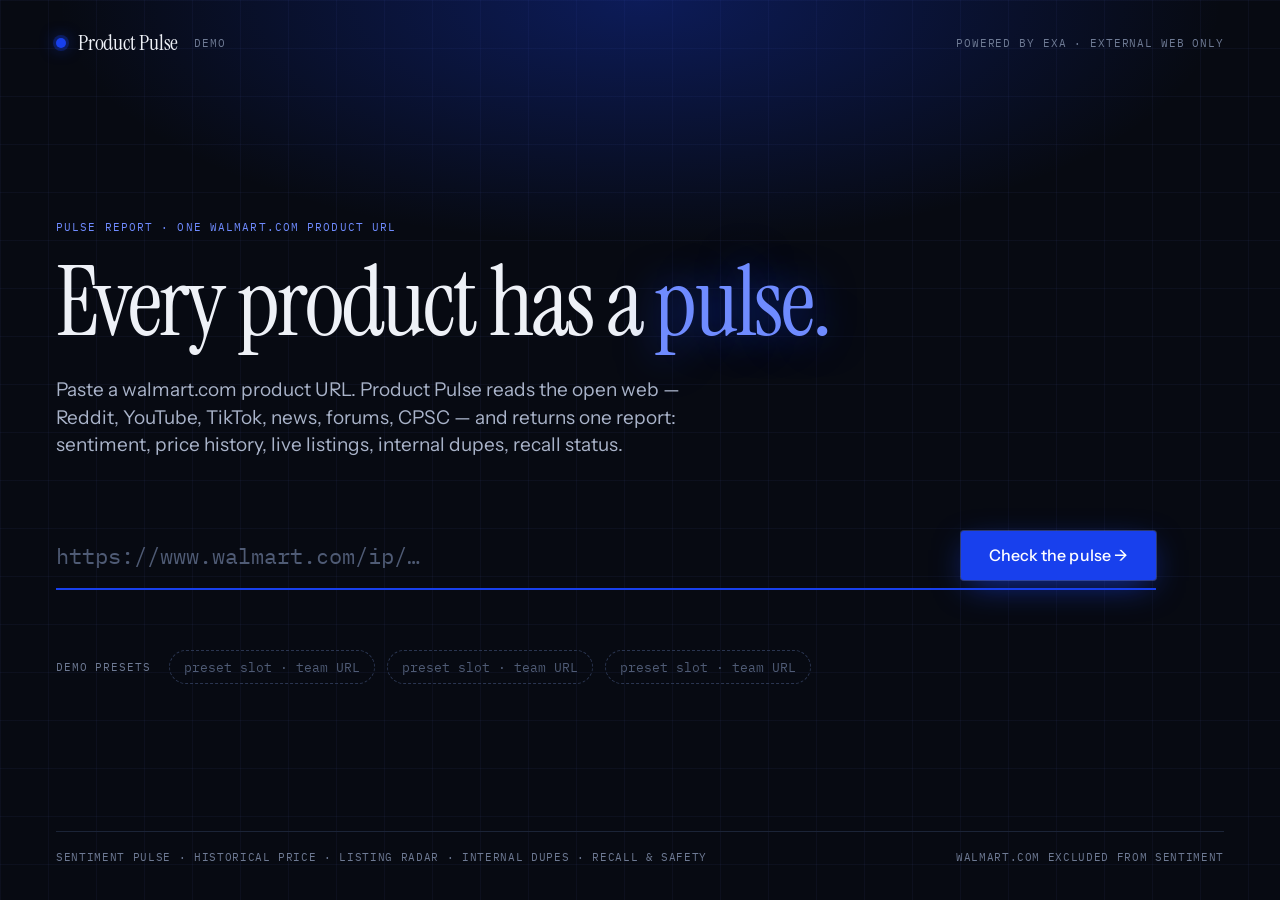
==== static/index.html @ 8cf5132a "Product Pulse: Exa-powered pulse report for any Walmart product URL Five-section report (sentiment, " ====
<!DOCTYPE html>
<html lang="en">
<head>
<meta charset="utf-8">
<meta name="viewport" content="width=device-width, initial-scale=1">
<title>Product Pulse · demo</title>
<meta name="description" content="Paste a walmart.com product URL. Product Pulse reads the open web via Exa and returns one report: sentiment, price history, live listings, internal dupes, recall status.">
<link rel="icon" href="data:image/svg+xml,%3Csvg xmlns='http://www.w3.org/2000/svg' viewBox='0 0 32 32'%3E%3Ccircle cx='16' cy='16' r='7' fill='%231840ED'/%3E%3Ccircle cx='16' cy='16' r='12' fill='none' stroke='%231840ED' stroke-opacity='.35' stroke-width='3'/%3E%3C/svg%3E">
<link rel="preconnect" href="https://fonts.googleapis.com">
<link rel="preconnect" href="https://fonts.gstatic.com" crossorigin>
<link href="https://fonts.googleapis.com/css2?family=Instrument+Serif:ital@0;1&family=Instrument+Sans:ital,wght@0,400;0,500;0,600;1,400&family=IBM+Plex+Mono:ital,wght@0,400;0,500;1,400&display=swap" rel="stylesheet">
<link rel="stylesheet" href="/static/style.css">
</head>
<body>
<div id="app"></div>
<script src="/static/app.js"></script>
</body>
</html>
---- static/style.css ----
/* Product Pulse — ported from the Claude Design file (design/product-pulse-v2.dc.html) */
:root{
  --bg:#070A12;--panel:#0C1120;--panel2:#0F1626;--line:#1B2437;--line2:#161E30;--text:#EEF1F7;--muted:#A9B3C9;--dim:#6E7A94;--dimmer:#4F5B75;--faint:#3A4560;--dash:#2A3550;
  --blue:#1840ED;--blue2:#6F8BFF;--blue3:#2A3A6B;--red:#FF5A4E;--red2:#FF7A70;--amber:#F5B14A;--green:#3DD68C;--chip:#182238;--rule:rgba(111,139,255,.45);
  --mono:'IBM Plex Mono',ui-monospace,SFMono-Regular,Menlo,monospace;--serif:'Instrument Serif',Georgia,'Times New Roman',serif;--sans:'Instrument Sans',system-ui,-apple-system,sans-serif;
}
html{margin:0;padding:0;background:var(--bg);color-scheme:dark;}
body{margin:0;padding:0;background-color:#070A12;background-image:radial-gradient(ellipse 70% 42% at 50% 0%,rgba(24,64,237,.32),transparent 65%),linear-gradient(rgba(111,139,255,.05) 1px,transparent 1px),linear-gradient(90deg,rgba(111,139,255,.05) 1px,transparent 1px);background-size:100% 100%,48px 48px,48px 48px;background-repeat:no-repeat,repeat,repeat;background-attachment:scroll;color:var(--text);font-family:var(--sans);-webkit-font-smoothing:antialiased;min-height:100vh;overflow-x:hidden;}
*{box-sizing:border-box;}
a{color:var(--text);text-decoration:underline;text-decoration-color:var(--faint);text-underline-offset:3px;}
a:hover{color:var(--blue2);text-decoration-color:var(--blue2);}
p,h1,h2,h3,blockquote,figure{margin:0;text-wrap:pretty;}
input::placeholder{color:var(--dimmer);}
button{font-family:inherit;}
[hidden]{display:none!important;}
@keyframes pp-rise{from{opacity:0;transform:translateY(14px)}to{opacity:1;transform:translateY(0)}}
@keyframes pp-fade{from{opacity:0}to{opacity:1}}
@keyframes pp-pulse{0%,100%{opacity:.35;transform:scale(.7)}50%{opacity:1;transform:scale(1.15)}}

/* ---------- utilities ---------- */
.mono{font-family:var(--mono);}
.serif{font-family:var(--serif);}
.eyebrow{font-family:var(--mono);font-size:11px;letter-spacing:.1em;text-transform:uppercase;color:var(--dim);}
.eyebrow.blue{color:var(--blue2);}
.pill-meta{font-family:var(--mono);font-size:11px;letter-spacing:.03em;color:var(--muted);border:1px solid var(--line);border-radius:999px;padding:4px 10px;background:var(--panel);white-space:nowrap;}
.pill-meta.cached{color:var(--amber);border-color:rgba(245,177,74,.35);}
.chip{display:inline-flex;align-items:center;padding:4px 9px;border-radius:999px;font-family:var(--mono);font-size:12px;white-space:nowrap;}
.chip-grey{background:var(--chip);color:var(--muted);}
.chip-amber{background:rgba(245,177,74,.14);color:var(--amber);}
.chip-red{background:rgba(255,90,78,.14);color:var(--red2);}
.chip-green{background:rgba(61,214,140,.14);color:var(--green);}
.chip-blue{background:rgba(24,64,237,.18);color:var(--blue2);}
.dot{display:inline-block;width:9px;height:9px;border-radius:50%;background:var(--faint);flex:none;}
.dot.s7{width:7px;height:7px;}
.sep{color:var(--faint);}
.dim{color:var(--dim);}
.muted{color:var(--muted);}
.btn-outline{border:1px solid var(--text);background:transparent;cursor:pointer;font-family:var(--sans);font-size:13px;font-weight:500;color:var(--text);padding:5px 12px;border-radius:999px;transition:background .15s ease-out,color .15s ease-out;white-space:nowrap;}
.btn-outline:hover{background:var(--text);color:var(--bg);}
.btn-outline[disabled]{opacity:.5;cursor:default;}
.btn-outline[disabled]:hover{background:transparent;color:var(--text);}
.brand{display:flex;align-items:center;gap:12px;min-width:0;}
.brand-dot{width:10px;height:10px;border-radius:50%;background:var(--blue);box-shadow:0 0 0 3px rgba(24,64,237,.28),0 0 16px rgba(24,64,237,.8);flex:none;}
.brand-dot.pulse{animation:pp-pulse 1.4s ease-in-out infinite;}
.brand-dot.small{width:9px;height:9px;box-shadow:0 0 12px rgba(24,64,237,.9);}
.brand-name{font-family:var(--serif);font-size:22px;letter-spacing:-.01em;white-space:nowrap;}
.brand-name.s20{font-size:20px;}
.brand-tag{font-family:var(--mono);font-size:11px;letter-spacing:.08em;text-transform:uppercase;color:var(--dim);margin-left:4px;}
.brand-sub{font-family:var(--mono);font-size:12px;color:var(--dim);white-space:nowrap;overflow:hidden;text-overflow:ellipsis;max-width:420px;}
.topbar{display:flex;justify-content:space-between;align-items:center;gap:24px;}
.topbar-right{font-family:var(--mono);font-size:11px;letter-spacing:.08em;text-transform:uppercase;color:var(--dim);white-space:nowrap;}
.wrap{max-width:1240px;margin:0 auto;padding-left:56px;padding-right:56px;}
.rise{animation:pp-rise .7s cubic-bezier(.16,1,.3,1) both;}
.d1{animation-delay:.15s}.d2{animation-delay:.25s}.d3{animation-delay:.5s}.d4{animation-delay:.75s}.d5{animation-delay:1s}.d6{animation-delay:1.25s}.d7{animation-delay:1.5s}

/* ---------- intake ---------- */
.intake{min-height:100vh;display:flex;flex-direction:column;padding:28px 56px 36px;max-width:1440px;margin:0 auto;}
.hero{flex:1;display:flex;flex-direction:column;justify-content:center;max-width:1100px;padding:72px 0 56px;}
.hero h1{font-family:var(--serif);font-weight:400;font-size:96px;line-height:.98;letter-spacing:-.03em;margin-top:22px;}
.hero h1 .accent{color:var(--blue2);text-shadow:0 0 40px rgba(24,64,237,.6);}
.hero .lede{font-size:19px;line-height:1.45;color:var(--muted);max-width:640px;margin-top:26px;}
.urlbar{display:flex;align-items:stretch;border-bottom:2px solid var(--blue);margin-top:64px;}
.urlbar input{flex:1;min-width:0;border:0;background:transparent;font-family:var(--mono);font-size:22px;padding:18px 0;outline:none;color:var(--text);}
.btn-primary{border:0;cursor:pointer;background:var(--blue);color:#fff;box-shadow:0 0 0 1px rgba(111,139,255,.35),0 10px 34px -8px rgba(24,64,237,.75);font-family:var(--sans);font-size:16px;font-weight:500;padding:0 28px;margin:8px 0;border-radius:3px;letter-spacing:.005em;transition:background .18s ease-out,transform .18s ease-out;white-space:nowrap;}
.btn-primary:hover{background:#3557FF;}
.errline{min-height:28px;margin-top:12px;}
.err{display:flex;align-items:center;gap:8px;font-family:var(--mono);font-size:13px;color:var(--amber);animation:pp-fade .25s ease-out both;}
.err .dot{width:7px;height:7px;background:var(--amber);}
.presets{display:flex;align-items:center;gap:12px;margin-top:20px;flex-wrap:wrap;}
.presets-label{font-family:var(--mono);font-size:11px;letter-spacing:.08em;text-transform:uppercase;color:var(--dim);margin-right:6px;}
.preset{border:1px solid var(--text);background:transparent;color:var(--text);cursor:pointer;font-family:var(--mono);font-size:12.5px;padding:8px 14px;border-radius:999px;transition:background .15s ease-out,color .15s ease-out;}
.preset:hover{background:var(--text);color:var(--bg);}
.preset-slot{border:1px dashed var(--dash);color:var(--dimmer);font-family:var(--mono);font-size:12.5px;padding:8px 14px;border-radius:999px;}
.preset-replay{border:1px dashed var(--faint);background:transparent;color:var(--dim);cursor:pointer;font-family:var(--mono);font-size:11px;padding:6px 10px;border-radius:999px;margin-left:-6px;}
.preset-replay:hover{color:var(--text);border-color:var(--text);}
.intake-foot{display:flex;justify-content:space-between;gap:24px;flex-wrap:wrap;border-top:1px solid var(--line);padding-top:18px;font-family:var(--mono);font-size:11px;letter-spacing:.06em;text-transform:uppercase;color:var(--dim);}

/* ---------- generating ---------- */
.gen{min-height:100vh;position:relative;}
.progress{position:fixed;top:0;left:0;height:2px;background:var(--blue);box-shadow:0 0 14px var(--blue);width:0;transition:width .35s ease-out;z-index:30;}
.gen-top{display:flex;justify-content:space-between;align-items:center;padding:28px 56px 0;max-width:1440px;margin:0 auto;}
.gen-body{max-width:760px;margin:0 auto;padding:72px 24px 140px;transition:opacity .35s ease-out;}
.gen-step-head{display:flex;justify-content:space-between;align-items:baseline;gap:24px;}
.gen-url{font-family:var(--mono);font-size:12px;color:var(--dim);white-space:nowrap;overflow:hidden;text-overflow:ellipsis;max-width:440px;}
.gen-card{background:var(--panel);border:1px solid var(--line);padding:28px 32px;margin-top:14px;min-height:190px;}
.gen-name{font-family:var(--serif);font-size:30px;line-height:1.15;letter-spacing:-.01em;animation:pp-rise .5s cubic-bezier(.16,1,.3,1) both;}
.gen-model{font-family:var(--mono);font-size:13px;color:var(--muted);margin-top:10px;animation:pp-rise .5s cubic-bezier(.16,1,.3,1) both;animation-delay:.4s;}
.gen-wait{font-family:var(--mono);font-size:13px;color:var(--dimmer);display:flex;align-items:center;gap:10px;}
.aliases{display:flex;gap:10px;flex-wrap:wrap;margin-top:24px;min-height:36px;}
.alias{display:inline-flex;align-items:center;gap:10px;border:1px solid var(--line);border-radius:999px;padding:7px 12px;font-family:var(--mono);font-size:12.5px;animation:pp-rise .45s cubic-bezier(.16,1,.3,1) both;}
.alias:nth-child(1){animation-delay:.9s}.alias:nth-child(2){animation-delay:1.4s}.alias:nth-child(3){animation-delay:1.9s}.alias:nth-child(4){animation-delay:2.2s}
.alias b{font-weight:500;color:var(--blue2);}
.gen-resolved{font-family:var(--mono);font-size:12px;color:var(--blue2);margin-top:18px;animation:pp-fade .4s ease-out both;animation-delay:2.4s;}
.gen-scan{margin-top:44px;animation:pp-rise .5s cubic-bezier(.16,1,.3,1) both;}
.gen-list{background:var(--panel);border:1px solid var(--line);padding:8px 32px;margin-top:14px;}
.surface-row{display:flex;justify-content:space-between;align-items:center;gap:16px;padding:13px 0;border-bottom:1px solid var(--line2);}
.surface-row:last-child{border-bottom:0;}
.surface-name{font-family:var(--mono);font-size:14px;}
.surface-note{font-family:var(--mono);font-size:11px;color:var(--dimmer);margin-left:12px;}
.surface-status{display:flex;align-items:center;gap:9px;font-family:var(--mono);font-size:12px;letter-spacing:.04em;transition:color .2s ease-out;white-space:nowrap;}
.dot-pulse{width:7px;height:7px;border-radius:50%;background:var(--blue);animation:pp-pulse .9s ease-in-out infinite;flex:none;}
.gen-count{margin-top:64px;animation:pp-rise .6s cubic-bezier(.16,1,.3,1) both;}
.count-num{font-family:var(--serif);font-size:136px;line-height:1;letter-spacing:-.03em;font-variant-numeric:tabular-nums;text-shadow:0 0 48px rgba(24,64,237,.55);}
.count-cap{font-size:20px;color:var(--muted);margin-top:12px;}
.skip{position:fixed;right:32px;bottom:24px;border:0;background:transparent;cursor:pointer;font-family:var(--mono);font-size:12px;color:var(--dim);padding:8px 10px;transition:color .15s ease-out,opacity .2s ease-out;}
.skip:hover{color:var(--text);}
.skip[disabled]{opacity:.4;cursor:default;}
.skip[disabled]:hover{color:var(--dim);}

/* ---------- report ---------- */
.report{min-height:100vh;}
.sticky{position:sticky;top:0;z-index:20;background:rgba(7,10,18,.8);backdrop-filter:blur(8px);-webkit-backdrop-filter:blur(8px);border-bottom:1px solid var(--line);}
.sticky-in{max-width:1240px;margin:0 auto;padding:11px 56px;display:flex;align-items:center;justify-content:space-between;gap:24px;}
.sticky .brand{gap:14px;}
.row8{display:flex;align-items:center;gap:8px;flex-wrap:wrap;justify-content:flex-end;}
.row8 .btn-outline{margin-left:8px;}
.rhead-sec{padding-top:64px;}
.rhead{display:grid;grid-template-columns:1fr 300px;gap:40px;align-items:start;}
.rhead h1{font-family:var(--serif);font-weight:400;font-size:34px;line-height:1.15;letter-spacing:-.01em;margin-top:12px;max-width:760px;overflow-wrap:anywhere;}
.wm-link{font-family:var(--mono);font-size:12px;color:var(--dim);display:inline-block;margin-top:12px;overflow-wrap:anywhere;}
.pills-col{display:flex;flex-direction:column;gap:8px;align-items:flex-end;padding-top:4px;}
.verdict{font-family:var(--serif);font-size:76px;line-height:1.02;letter-spacing:-.025em;margin-top:60px;max-width:1120px;}
.verdict em{font-style:italic;color:var(--muted);}
.verdict .accent{color:var(--red);}
.verdict .accent.amber{color:var(--amber);}
.verdict .accent.green{color:var(--green);}

/* signal board */
.board-sec{padding-top:56px;}
.board-head{display:flex;justify-content:space-between;align-items:baseline;gap:24px;flex-wrap:wrap;}
.legend{display:flex;align-items:center;gap:18px;font-family:var(--mono);font-size:12px;color:var(--muted);flex-wrap:wrap;}
.legend span{display:flex;align-items:center;gap:7px;}
.board{display:grid;grid-template-columns:repeat(5,1fr);gap:12px;margin-top:16px;}
.bcard{display:flex;flex-direction:column;gap:14px;padding:18px 18px 16px;background:var(--panel);border:1px solid var(--line);border-top:2px solid var(--dim);text-decoration:none;color:var(--text);transition:background .15s ease-out;min-width:0;}
.bcard:hover{background:var(--panel2);color:var(--text);}
.bcard-top{display:flex;justify-content:space-between;align-items:center;gap:8px;}
.bstatus{display:flex;align-items:center;gap:8px;font-family:var(--mono);font-size:10.5px;letter-spacing:.1em;text-transform:uppercase;white-space:nowrap;}
.bstatus .dot{width:7px;height:7px;}
.bnum{font-family:var(--mono);font-size:10.5px;color:var(--dim);}
.btitle{font-family:var(--serif);font-size:22px;line-height:1.1;letter-spacing:-.01em;}
.blines{font-family:var(--mono);font-size:12px;line-height:1.55;color:var(--muted);overflow-wrap:anywhere;}

/* sections */
.sec{padding-top:88px;scroll-margin-top:40px;}
.sec.first{padding-top:72px;scroll-margin-top:56px;}
.sec-head{display:grid;grid-template-columns:1fr 320px;gap:40px;align-items:end;border-top:1px solid var(--rule);padding-top:18px;}
.sec-head h2{font-family:var(--serif);font-weight:400;font-size:42px;line-height:1.05;letter-spacing:-.015em;margin-top:10px;}
.sec-meta{font-family:var(--mono);font-size:11px;letter-spacing:.04em;color:var(--dim);text-align:right;line-height:1.7;}
.thin-card{background:var(--panel);border:1px solid var(--line);padding:32px 40px;margin-top:36px;}
.thin-card .t{font-family:var(--serif);font-size:30px;line-height:1.15;letter-spacing:-.01em;margin-top:14px;max-width:720px;}
.thin-card .s{font-size:14px;line-height:1.5;color:var(--muted);margin-top:14px;max-width:720px;}

/* 01 sentiment */
.stats{display:grid;grid-template-columns:repeat(4,1fr);margin-top:36px;border-top:1px solid var(--line);border-bottom:1px solid var(--line);}
.stat{padding:22px 24px;border-right:1px solid var(--line);min-width:0;}
.stat:first-child{padding-left:0;}
.stat:last-child{padding-right:0;border-right:0;}
.stat-label{font-family:var(--mono);font-size:11px;letter-spacing:.08em;text-transform:uppercase;color:var(--dim);}
.stat-val{display:flex;align-items:baseline;gap:12px;margin-top:12px;flex-wrap:wrap;}
.stat-num{font-family:var(--mono);font-size:40px;line-height:1;letter-spacing:-.02em;}
.stat-sub{font-size:13px;color:var(--dim);margin-top:10px;}
.stat-sub a{color:var(--dim);font-family:var(--mono);font-size:11px;}
.spark{display:block;overflow:visible;margin-top:12px;}
.spark-cap{font-family:var(--mono);font-size:12px;color:var(--dim);margin-top:8px;}
.cluster{display:grid;grid-template-columns:1fr 1fr;gap:56px;background:var(--panel);border:1px solid var(--line);padding:36px 40px;margin-top:28px;transition:border-color .2s ease-out;}
.cluster:hover{border-color:rgba(111,139,255,.5);}
.cluster.empty{grid-template-columns:1fr;}
.cl-rank{display:flex;align-items:center;gap:10px;}
.cl-rank.w110{width:110px;flex:none;}
.cl-label{font-family:var(--mono);font-size:11px;letter-spacing:.1em;text-transform:uppercase;white-space:nowrap;}
.cl-title{font-family:var(--serif);font-weight:400;font-size:38px;line-height:1.08;letter-spacing:-.015em;margin-top:16px;}
.cl-title-s{font-family:var(--serif);font-weight:400;font-size:26px;line-height:1.1;letter-spacing:-.01em;}
.cl-meta{display:flex;gap:10px;flex-wrap:wrap;font-family:var(--mono);font-size:12.5px;color:var(--muted);margin-top:16px;}
.share{margin-top:28px;}
.share-bar{display:flex;height:6px;gap:2px;}
.share-legend{display:flex;gap:18px;margin-top:10px;font-family:var(--mono);font-size:11.5px;color:var(--muted);flex-wrap:wrap;}
.share-legend span{display:flex;align-items:center;gap:6px;}
.share-legend i{display:inline-block;width:8px;height:8px;}
.cl-right{display:flex;flex-direction:column;justify-content:space-between;gap:24px;min-width:0;}
.cl-right blockquote p{font-family:var(--serif);font-style:italic;font-size:28px;line-height:1.25;letter-spacing:-.005em;text-indent:-.4em;overflow-wrap:anywhere;}
.cl-src{font-family:var(--mono);font-size:12px;color:var(--dim);display:inline-block;margin-top:14px;}
.cl-actions{display:flex;justify-content:flex-end;}
.viewall{font-family:var(--mono);font-size:12px;color:var(--muted);text-decoration:underline dotted var(--faint);text-underline-offset:3px;cursor:pointer;white-space:nowrap;}
.viewall:hover{color:var(--blue2);}
.cluster-row{display:grid;grid-template-columns:1fr 1fr;gap:56px;align-items:center;background:var(--panel);border:1px solid var(--line);border-top:0;padding:24px 40px;transition:border-color .2s ease-out;}
.cluster-row:hover{border-color:rgba(111,139,255,.5);}
.cl-left{display:flex;align-items:center;gap:22px;min-width:0;}
.cl-row-right{display:flex;justify-content:space-between;align-items:center;gap:16px;font-family:var(--mono);font-size:12.5px;color:var(--muted);}
.evidence{background:var(--panel);border:1px solid var(--line);border-top:0;padding:14px 40px 18px;}
.evidence ul{list-style:none;margin:0;padding:0;display:grid;grid-template-columns:1fr 1fr;gap:6px 32px;}
.evidence li{display:flex;justify-content:space-between;gap:12px;font-size:13.5px;line-height:1.45;padding:6px 0;border-bottom:1px solid var(--line2);min-width:0;}
.evidence li a{overflow:hidden;text-overflow:ellipsis;white-space:nowrap;min-width:0;text-decoration-color:var(--faint);}
.evidence li .ev-meta{font-family:var(--mono);font-size:11px;color:var(--dim);white-space:nowrap;}
.working{display:flex;align-items:baseline;gap:32px;flex-wrap:wrap;margin-top:26px;padding-top:16px;border-top:1px solid var(--line);}
.working .lab{font-family:var(--mono);font-size:11px;letter-spacing:.08em;text-transform:uppercase;color:var(--dim);}
.work{display:flex;align-items:center;gap:10px;font-size:15px;color:var(--muted);}
.work .dot{width:7px;height:7px;}
.work .n{font-family:var(--mono);font-size:12px;color:var(--dim);}

/* 02 price */
.price-head{font-family:var(--serif);font-size:44px;line-height:1.1;letter-spacing:-.015em;margin-top:40px;max-width:1060px;}
.price-head .accent{color:var(--red);}
.price-head .accent.green{color:var(--green);}
.price-head .accent.blue{color:var(--blue2);}
.price-head em{font-style:italic;color:var(--muted);}
.chart-legend{display:flex;align-items:center;gap:22px;flex-wrap:wrap;margin-top:44px;font-family:var(--mono);font-size:12px;color:var(--muted);}
.chart-legend .lg{display:flex;align-items:center;gap:8px;}
.lg-band{width:18px;height:10px;background:rgba(24,64,237,.2);border:1px solid rgba(111,139,255,.5);}
.lg-med{width:18px;border-top:2px dashed var(--blue2);}
.lg-wm{width:18px;border-top:3px solid var(--text);}
.lg-sep{width:1px;height:18px;background:var(--line);margin:0 4px;}
.lg-lab{font-size:11px;letter-spacing:.08em;text-transform:uppercase;color:var(--dim);}
.mtoggle{display:inline-flex;align-items:center;gap:8px;border:1px solid var(--line);background:var(--panel);cursor:pointer;font-family:var(--mono);font-size:12px;padding:6px 11px;border-radius:999px;transition:border-color .15s ease-out,background .15s ease-out;color:var(--text);}
.mtoggle:hover{border-color:var(--blue2);}
.mtoggle i{width:10px;height:10px;border-radius:2px;border:1.5px solid;transition:background .15s ease-out;display:inline-block;}
.mtoggle span{transition:color .15s ease-out;}
.chart-wrap{position:relative;margin-top:20px;}
.chart-wrap svg{display:block;overflow:visible;font-family:var(--mono);width:100%;height:auto;}
.tooltip{position:absolute;top:40px;width:256px;background:rgba(12,17,32,.97);color:var(--text);border:1px solid rgba(111,139,255,.35);padding:14px 16px 10px;border-radius:4px;box-shadow:0 14px 40px rgba(0,0,0,.6),0 0 28px rgba(24,64,237,.25);pointer-events:none;font-family:var(--mono);font-size:12px;z-index:5;}
.tt-head{display:flex;justify-content:space-between;align-items:baseline;}
.tt-date{font-family:var(--serif);font-size:21px;letter-spacing:-.01em;}
.tt-year{color:var(--dimmer);font-size:11px;}
.tt-range{display:flex;justify-content:space-between;margin-top:8px;padding-bottom:8px;border-bottom:1px solid rgba(111,139,255,.25);color:var(--dimmer);font-size:11px;}
.tt-row{display:flex;justify-content:space-between;align-items:center;gap:10px;padding:5px 0;}
.tt-row .l{display:flex;align-items:center;gap:8px;min-width:0;}
.tt-row .l i{width:8px;height:8px;border-radius:2px;display:inline-block;flex:none;}
.tt-row .r{display:flex;gap:8px;align-items:center;}
.tt-row .note{color:var(--amber);font-size:10px;letter-spacing:.06em;}
.tt-ev{margin-top:8px;padding-top:8px;border-top:1px solid rgba(111,139,255,.25);font-size:11px;line-height:1.45;}
.tt-ev b{font-weight:400;color:var(--dimmer);}
.events{display:grid;grid-template-columns:repeat(4,1fr);gap:20px;margin-top:22px;}
.ev{display:flex;gap:12px;align-items:flex-start;min-width:0;}
.ev-n{flex:none;width:20px;height:20px;border-radius:50%;background:var(--blue);color:#fff;font-family:var(--mono);font-size:11px;display:inline-flex;align-items:center;justify-content:center;}
.ev-body{font-size:14px;line-height:1.4;min-width:0;overflow-wrap:anywhere;}
.ev-date{font-family:var(--mono);font-size:12px;color:var(--dim);}
.ev-src{font-family:var(--mono);font-size:11px;color:var(--dim);text-decoration:underline dotted var(--faint);text-underline-offset:3px;white-space:nowrap;}
.pstrip{display:flex;gap:0;margin-top:36px;border-top:1px solid var(--line);border-bottom:1px solid var(--line);font-family:var(--mono);font-size:13px;}
.pstrip>div{flex:1;padding:16px 24px;border-right:1px solid var(--line);min-width:0;}
.pstrip>div:first-child{padding-left:0;}
.pstrip>div:last-child{flex:1.3;padding-right:0;border-right:0;}
.pstrip .k{color:var(--dim);}
.pstrip .v{margin-left:10px;}
.pstrip .neg{color:var(--red2);}
.pstrip .pos{color:var(--green);}
.method{font-size:12.5px;color:var(--dim);margin-top:14px;max-width:820px;line-height:1.5;}
.method b{font-family:var(--mono);font-size:11px;letter-spacing:.06em;text-transform:uppercase;font-weight:400;}

/* 03 listings */
.radar{background:var(--panel);border:1px solid var(--line);padding:26px 32px 30px;margin-top:36px;}
.radar-head{display:flex;justify-content:space-between;align-items:baseline;gap:24px;flex-wrap:wrap;}
.radar-title{font-family:var(--serif);font-size:30px;letter-spacing:-.01em;}
.radar-title .accent{color:var(--red);}
.radar-title .accent.green{color:var(--green);}
.radar-title .accent.grey{color:var(--dim);}
.radar-range{font-family:var(--mono);font-size:12.5px;color:var(--muted);}
.pbar{position:relative;height:74px;margin-top:22px;}
.pbar .track{position:absolute;left:0;right:0;top:30px;height:4px;background:var(--line);}
.pbar .grad{position:absolute;left:0;top:30px;height:4px;width:100%;background:linear-gradient(90deg,var(--green),var(--amber) 60%,var(--red));opacity:.55;}
.pbar .tick{position:absolute;top:24px;width:2px;height:16px;background:var(--text);margin-left:-1px;}
.pbar .tlab{position:absolute;top:46px;font-family:var(--mono);font-size:11.5px;color:var(--muted);white-space:nowrap;}
.pbar .tlab .m{color:var(--dim);}
.pbar .wm-dot{position:absolute;top:25px;width:14px;height:14px;border-radius:50%;background:var(--red);box-shadow:0 0 0 4px rgba(255,90,78,.14);margin-left:-7px;}
.pbar .wm-dot.green{background:var(--green);box-shadow:0 0 0 4px rgba(61,214,140,.14);}
.pbar .wm-lab{position:absolute;top:0;font-family:var(--mono);font-size:11.5px;font-weight:500;color:var(--red2);white-space:nowrap;}
.pbar .wm-lab.green{color:var(--green);}
.chips{display:flex;gap:10px;flex-wrap:wrap;margin-top:22px;}
.sig{display:inline-flex;align-items:center;gap:8px;padding:7px 12px;border-radius:999px;font-family:var(--mono);font-size:12px;transition:transform .15s ease-out;}
.sig:hover{transform:translateY(-1px);}
.sig .dot{width:7px;height:7px;}
.sig.red{background:rgba(255,90,78,.14);color:var(--red2);}.sig.red .dot{background:var(--red);}
.sig.amber{background:rgba(245,177,74,.14);color:var(--amber);}.sig.amber .dot{background:var(--amber);}
.sig.green{background:rgba(61,214,140,.14);color:var(--green);}.sig.green .dot{background:var(--green);}
.sig.grey{background:var(--chip);color:var(--muted);}.sig.grey .dot{background:var(--dim);}
.tbl{width:100%;border-collapse:collapse;margin-top:28px;}
.tbl th{text-align:left;font-family:var(--mono);font-size:11px;letter-spacing:.08em;text-transform:uppercase;color:var(--dim);font-weight:400;padding:10px 12px;border-bottom:1px solid var(--rule);white-space:nowrap;}
.tbl th:first-child{padding-left:0;}
.tbl th:last-child{padding-right:0;}
.tbl th.r,.tbl td.r{text-align:right;}
.tbl tr{transition:background .15s ease-out;}
.tbl tbody tr:hover{background:var(--panel2);}
.tbl td{padding:16px 12px;border-bottom:1px solid var(--line);font-family:var(--mono);font-size:13px;color:var(--muted);vertical-align:middle;}
.tbl td:first-child{padding-left:0;font-family:var(--sans);font-size:15px;font-weight:500;color:var(--text);}
.tbl td:last-child{padding-right:0;}
.tbl td.price{font-size:14px;color:var(--text);}
.tbl td.price.b{font-weight:500;}
.tbl td.dim{color:var(--dim);}
.tbl td.drop{font-weight:500;background:rgba(255,90,78,.14);color:var(--red2);}
.tbl td.rise{font-weight:500;background:rgba(61,214,140,.14);color:var(--green);}
.tbl .open{font-family:var(--mono);font-size:12px;color:var(--dim);text-decoration:underline dotted var(--faint);text-underline-offset:3px;}
.lt{font-family:var(--mono);font-size:10.5px;letter-spacing:.06em;text-transform:uppercase;color:var(--dim);border:1px dashed var(--dash);border-radius:999px;padding:2px 7px;font-weight:400;white-space:nowrap;}
.mname{display:inline-flex;align-items:center;gap:10px;flex-wrap:wrap;}
.mseller{font-family:var(--mono);font-size:11px;color:var(--dim);font-weight:400;}
.deep{display:flex;justify-content:space-between;align-items:center;gap:16px;flex-wrap:wrap;margin-top:18px;}
.deep-note{font-family:var(--mono);font-size:11.5px;color:var(--dim);}

/* 04 dupes */
.dgrid{display:grid;margin-top:24px;border-top:1px solid var(--rule);overflow-x:auto;}
.dgrid>div{padding:18px 24px;border-bottom:1px solid var(--line);font-family:var(--mono);font-size:15px;min-width:0;overflow-wrap:anywhere;}
.dgrid>div.k{padding-left:0;padding-right:0;font-size:11px;letter-spacing:.08em;text-transform:uppercase;color:var(--dim);}
.dgrid>div.h{padding:16px 24px;font-size:11px;letter-spacing:.08em;text-transform:uppercase;color:var(--muted);}
.dgrid>div.h.k{padding:16px 0;}
.dgrid>div.b{background:rgba(245,177,74,.07);}
.dgrid>div.h.b{color:var(--amber);}
.dgrid .big{font-size:26px;letter-spacing:-.01em;}
.dgrid .big.bold{font-weight:500;}
.dgrid .cell{display:flex;align-items:baseline;gap:14px;flex-wrap:wrap;}
.dgrid .sans{font-family:var(--sans);}
.dgrid .dimv{color:var(--dim);font-size:14px;}
.dgrid .dtitle{font-family:var(--sans);font-size:12.5px;color:var(--dim);margin-top:6px;line-height:1.4;}
.dupe-foot{display:grid;grid-template-columns:1fr 320px;gap:40px;align-items:start;margin-top:32px;}
.dupe-foot p{font-family:var(--serif);font-style:italic;font-size:26px;line-height:1.3;color:var(--muted);max-width:760px;}
.suggest{display:inline-flex;align-items:center;gap:10px;padding:10px 16px;border:1px solid var(--text);border-radius:999px;font-family:var(--mono);font-size:12.5px;}
.suggest .lab{font-size:10.5px;letter-spacing:.08em;text-transform:uppercase;color:var(--dim);}
.others{margin-top:22px;border-top:1px solid var(--line);}
.others .lab{font-family:var(--mono);font-size:11px;letter-spacing:.08em;text-transform:uppercase;color:var(--dim);padding-top:14px;}
.others ul{list-style:none;margin:8px 0 0;padding:0;}
.others li{display:flex;justify-content:space-between;align-items:center;gap:16px;padding:10px 0;border-bottom:1px solid var(--line2);font-size:14px;min-width:0;}
.others li a{min-width:0;overflow:hidden;text-overflow:ellipsis;white-space:nowrap;text-decoration-color:var(--faint);}
.others li .m{display:flex;align-items:center;gap:10px;font-family:var(--mono);font-size:12px;color:var(--dim);white-space:nowrap;}
.dupe-clear{background:var(--panel);border:1px solid var(--line);padding:32px 40px;margin-top:24px;}
.dupe-clear .t{font-family:var(--serif);font-size:34px;line-height:1.1;letter-spacing:-.015em;margin-top:16px;max-width:720px;}

/* 05 recall */
.rgrid{display:grid;grid-template-columns:1.6fr 1fr;gap:24px;margin-top:36px;align-items:stretch;}
.rcard{background:var(--panel);border:1px solid var(--line);padding:36px 40px;display:flex;flex-direction:column;justify-content:space-between;gap:36px;min-width:0;}
.rcard h3{font-family:var(--serif);font-weight:400;font-size:40px;line-height:1.08;letter-spacing:-.015em;margin-top:18px;max-width:560px;}
.rcard.act{border-color:rgba(255,90,78,.4);}
.rcard-foot{display:flex;justify-content:space-between;align-items:baseline;gap:20px;flex-wrap:wrap;font-family:var(--mono);font-size:12px;color:var(--dim);}
.rcard-foot a{color:var(--muted);}
.ritems{margin-top:18px;display:flex;flex-direction:column;gap:12px;}
.ritem{font-size:14px;line-height:1.5;color:var(--muted);border-top:1px solid var(--line);padding-top:10px;}
.ritem b{font-weight:600;color:var(--text);}
.rfam{background:rgba(245,177,74,.07);border:1px solid rgba(245,177,74,.35);padding:28px 30px;display:flex;flex-direction:column;gap:16px;min-width:0;}
.rfam.none{background:var(--panel);border-color:var(--line);}
.rfam-head{display:flex;align-items:center;justify-content:space-between;gap:12px;flex-wrap:wrap;}
.exa-pill{font-family:var(--mono);font-size:10.5px;letter-spacing:.06em;text-transform:uppercase;color:var(--amber);border:1px solid rgba(245,177,74,.35);border-radius:999px;padding:2px 8px;white-space:nowrap;}
.rfam .p1{font-size:15px;line-height:1.5;color:var(--text);}
.rfam .p1 b{font-weight:600;}
.rfam .p1 em{font-style:italic;}
.rfam .p2{font-size:13.5px;line-height:1.5;color:var(--muted);}
.rfam .src{font-family:var(--mono);font-size:12px;color:var(--dim);margin-top:auto;}
.cscan{display:flex;gap:14px;align-items:baseline;margin-top:22px;padding-top:16px;border-top:1px solid var(--line);font-size:14px;color:var(--muted);line-height:1.5;flex-wrap:wrap;}
.cscan .lab{font-family:var(--mono);font-size:11px;letter-spacing:.08em;text-transform:uppercase;color:var(--dim);white-space:nowrap;}
.cscan ul{list-style:none;margin:6px 0 0;padding:0;width:100%;}
.cscan li{font-size:13.5px;padding:4px 0;}
.rfoot{max-width:1240px;margin:72px auto 0;padding:24px 56px 64px;border-top:1px solid var(--rule);display:flex;justify-content:space-between;gap:24px;flex-wrap:wrap;font-family:var(--mono);font-size:11px;letter-spacing:.04em;color:var(--dim);}
.under{font-family:var(--mono);font-size:11px;color:var(--dimmer);margin-top:10px;}

@media (max-width:1100px){
  .board{grid-template-columns:repeat(3,1fr);}
  .stats{grid-template-columns:repeat(2,1fr);}
  .stat:nth-child(2){border-right:0;padding-right:0;}
  .stat:nth-child(3){padding-left:0;}
  .events{grid-template-columns:repeat(2,1fr);}
  .hero h1{font-size:72px;}
  .verdict{font-size:56px;}
}
@media (max-width:820px){
  .intake,.wrap,.sticky-in,.gen-top,.rfoot{padding-left:24px;padding-right:24px;}
  .rhead,.sec-head,.cluster,.cluster-row,.dupe-foot,.rgrid{grid-template-columns:1fr;}
  .sec-meta{text-align:left;}
  .pills-col{align-items:flex-start;}
  .board{grid-template-columns:1fr 1fr;}
  .hero h1{font-size:54px;}
  .verdict{font-size:40px;}
  .price-head{font-size:30px;}
  .evidence ul{grid-template-columns:1fr;}
  .pstrip{flex-direction:column;}
  .pstrip>div{border-right:0;border-bottom:1px solid var(--line);padding-left:0;}
}
.instant{animation:none!important;}
.pbar{height:88px;}

/* backend extras */
.pnote{font-family:'IBM Plex Mono',ui-monospace,monospace;font-size:10.5px;color:#6E7A94;margin-top:3px;white-space:nowrap}
.pnote a{color:#6E7A94}
.pstrip.ah{border-top:0;margin-top:0}
.pstrip.ah > div{flex:1;border-right:0}
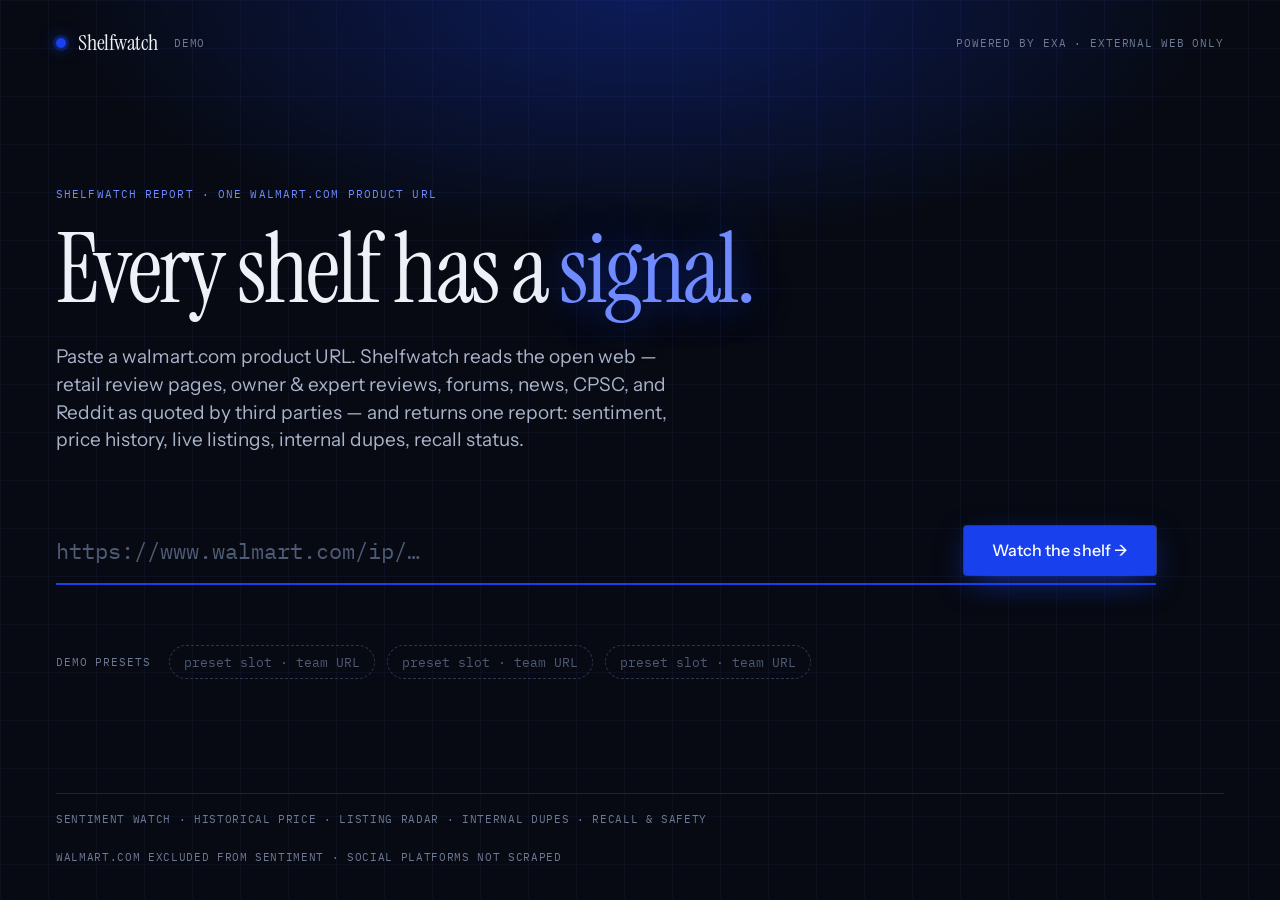
==== commit 77027f7e: "Rename to Shelfwatch; host shelfwatch.salua.ai (pulse.salua.ai redirects) Co-Authored-By: Claude Fab" ====
--- a/static/index.html
+++ b/static/index.html
@@ -3,8 +3,8 @@
 <head>
 <meta charset="utf-8">
 <meta name="viewport" content="width=device-width, initial-scale=1">
-<title>Product Pulse · demo</title>
-<meta name="description" content="Paste a walmart.com product URL. Product Pulse reads the open web via Exa and returns one report: sentiment, price history, live listings, internal dupes, recall status.">
+<title>Shelfwatch · demo</title>
+<meta name="description" content="Paste a walmart.com product URL. Shelfwatch reads the open web via Exa and returns one report: sentiment, price history, live listings, internal dupes, recall status.">
 <link rel="icon" href="data:image/svg+xml,%3Csvg xmlns='http://www.w3.org/2000/svg' viewBox='0 0 32 32'%3E%3Ccircle cx='16' cy='16' r='7' fill='%231840ED'/%3E%3Ccircle cx='16' cy='16' r='12' fill='none' stroke='%231840ED' stroke-opacity='.35' stroke-width='3'/%3E%3C/svg%3E">
 <link rel="preconnect" href="https://fonts.googleapis.com">
 <link rel="preconnect" href="https://fonts.gstatic.com" crossorigin>
--- a/static/style.css
+++ b/static/style.css
@@ -1,4 +1,4 @@
-/* Product Pulse — ported from the Claude Design file (design/product-pulse-v2.dc.html) */
+/* Shelfwatch — ported from the Claude Design file (design/product-pulse-v2.dc.html) */
 :root{
   --bg:#070A12;--panel:#0C1120;--panel2:#0F1626;--line:#1B2437;--line2:#161E30;--text:#EEF1F7;--muted:#A9B3C9;--dim:#6E7A94;--dimmer:#4F5B75;--faint:#3A4560;--dash:#2A3550;
   --blue:#1840ED;--blue2:#6F8BFF;--blue3:#2A3A6B;--red:#FF5A4E;--red2:#FF7A70;--amber:#F5B14A;--green:#3DD68C;--chip:#182238;--rule:rgba(111,139,255,.45);
@@ -376,3 +376,19 @@
 .pnote a{color:#6E7A94}
 .pstrip.ah{border-top:0;margin-top:0}
 .pstrip.ah > div{flex:1;border-right:0}
+
+.gen-card.instant .gen-name,.gen-card.instant .gen-model,.gen-card.instant .alias,.gen-card.instant .gen-resolved{animation:none !important;opacity:1}
+
+/* safety news */
+.snews{margin-top:22px;padding-top:16px;border-top:1px solid var(--line, #1B2437)}
+.snews-head{display:flex;justify-content:space-between;align-items:baseline;gap:16px;flex-wrap:wrap}
+.snews .lab{font-family:'IBM Plex Mono',ui-monospace,monospace;font-size:11px;letter-spacing:.08em;text-transform:uppercase;color:#6E7A94}
+.snews ul{list-style:none;margin:12px 0 0;padding:0}
+.snews li{display:flex;flex-wrap:wrap;align-items:baseline;gap:10px;padding:9px 0;border-bottom:1px solid #161E30;font-size:14px;line-height:1.45}
+.snews li a{color:#EEF1F7}
+.snews .issue{color:#A9B3C9;font-size:13px;flex-basis:100%;padding-left:66px}
+.snews .kind{font-family:'IBM Plex Mono',ui-monospace,monospace;font-size:10.5px;letter-spacing:.08em;text-transform:uppercase;color:#F5B14A;border:1px solid rgba(245,177,74,.35);border-radius:999px;padding:2px 7px;min-width:56px;text-align:center}
+.snews .kind.recall{color:#FF7A70;border-color:rgba(255,90,78,.4)}
+.snews .ev-meta{font-family:'IBM Plex Mono',ui-monospace,monospace;font-size:11px;color:#6E7A94}
+
+.pnote.live{color:#3DD68C}
